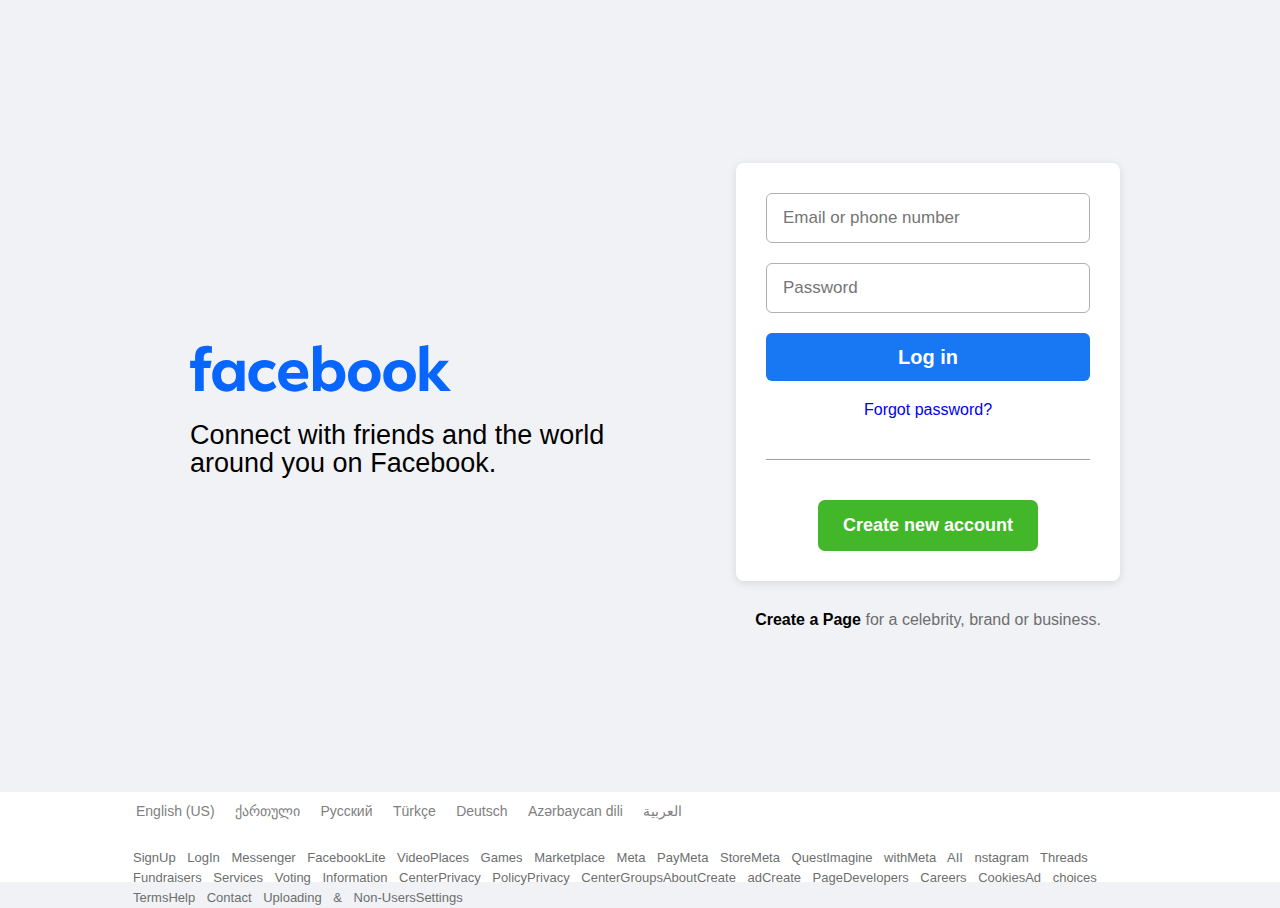
==== index.html @ b4599b11 "Facebook replica" ====
<!DOCTYPE html>
<html lang="en">
  <head>
    <meta charset="UTF-8" />
    <meta
      name="viewport"
      content="width=device-width, initial-scale=1, maximum-scale=1"
    />
    <title>Facebook - Log in or sign up</title>
    <link rel="stylesheet" href="./css/style.css" />
    <link rel="stylesheet" href="./css/resp.css" />
  </head>
  <body>
    <div class="container">
      <div class="left">
        <div class="logo"></div>
        <p>Connect with friends and the world around you on Facebook.</p>
      </div>

      <div class="right">
        <div class="loginform">
          <div class="first">
            <p id="checkReg" style="display: none">
              Register successfully, enter your email and password to log in
            </p>
            <input
              id="inputName"
              type="text"
              placeholder="Email or phone number"
            />
            <div class="inputPassError"></div>
            <input id="inputPass" type="password" placeholder="Password" />
            <div class="inputPassError"></div>
            <button id="authSubmit">Log in</button>
            <button id="regSubmit" style="display: none">Sign Up</button>
            <a href="./forgotpass.html">Forgot password?</a>
          </div>

          <div class="second">
            <button onclick="window.location.replace('/registration.html#en')">
              Create new account
            </button>
          </div>
        </div>
        <p><b>Create a Page</b> for a celebrity, brand or business.</p>
      </div>
    </div>

    <footer>
      <div class="langs">
        <a href="#">English (US)</a>
        <a href="#">ქართული</a>
        <a href="#">Русский</a>
        <a href="#">Türkçe</a>
        <a href="#">Deutsch</a>
        <a href="#">Azərbaycan dili</a>
        <a href="#">العربية</a>
      </div>
      <br />
      <div class="links">
        SignUp LogIn Messenger FacebookLite VideoPlaces Games Marketplace Meta
        PayMeta StoreMeta QuestImagine withMeta AII nstagram Threads Fundraisers
        Services Voting Information CenterPrivacy PolicyPrivacy
        CenterGroupsAboutCreate adCreate PageDevelopers Careers CookiesAd
        choices TermsHelp Contact Uploading & Non-UsersSettings
      </div>
    </footer>
    <script src="./js/app.js"></script>
  </body>
</html>
---- css/style.css ----
* {
    margin: 0;
    padding: 0;
    box-sizing: border-box;
  }
  
  @import url("https://fonts.googleapis.com/css2?family=Roboto:wght@300&display=swap");
  
  .red-placeholder::-webkit-input-placeholder {
    color: red;
  }
  
  a {
    text-decoration: none;
  }
  li {
    list-style-type: none;
  }
  button {
    cursor: pointer;
  }
  
  body {
    font-family: "Roboto", sans-serif;
    width: 100%;
    height: 100vh;
    display: flex;
    flex-direction: column;
    background-color: #f0f2f5;
  }
  
  .container {
    display: flex;
    justify-content: center;
    align-items: center;
    height: 88vh;
    gap: 10%;
  }
  
  .left {
    display: flex;
    flex-direction: column;
    justify-content: center;
    align-items: center;
    width: 35%;
  }
  
  .logo {
    background-image: url(../img/fb-logo.svg);
    background-repeat: no-repeat;
    background-size: contain;
    height: 106px;
    width: 100%;
  }
  
  .left p {
    font-size: 27px;
    line-height: 28px;
    width: auto;
    margin-left: 30px;
  }
  
  .right {
    width: 25%;
    display: flex;
    flex-direction: column;
  }
  
  .right p {
    margin-top: 30px;
    text-align: center;
    color: #6d6e6e;
  }
  
  .right b {
    color: black;
  }
  
  .loginform {
    display: flex;
    flex-direction: column;
    padding: 30px;
    gap: 40px;
    background-color: #fff;
    border-radius: 8px;
    box-shadow: 0 2px 10px rgba(0, 0, 0, 0.109), 0 0 0 1px rgba(0, 0, 0, 0);
  }
  
  .first {
    display: flex;
    flex-direction: column;
    justify-content: center;
  }
  
  .first input {
    margin-bottom: 20px;
    border-radius: 6px;
    padding: 14px 16px;
    font-size: 17px;
    border: 1px solid #aeb0b2;
  }
  
  .first input:focus {
    outline: 1px solid rgb(0, 115, 255);
  }
  
  .inputPassError {
    color: red;
    height: 0;
    transition: 0.5s;
  }
  
  .first p {
      text-align: center;
      margin-top: 0;
      margin-bottom: 25px;
      color:#42b72a;
      font-weight: bold;
  }
  
  #regSubmit {
      background-color: #42b72a;
  }
  
  .first button {
    background-color: #1877f2;
    border: none;
    border-radius: 6px;
    font-size: 20px;
    line-height: 48px;
    padding: 0 16px;
    color: white;
    font-weight: bold;
  }
  
  .second {
    border-top: 1px solid rgba(69, 68, 68, 0.527);
    padding-top: 40px;
    display: flex;
    justify-content: center;
  }
  
  .second button {
    background-color: #42b72a;
    border: none;
    padding: 15px 25px 15px 25px;
    border-radius: 7px;
    color: white;
    font-size: 18px;
    font-weight: bold;
  }
  
  .first a {
    text-align: center;
    margin-top: 20px;
  }
  
  .first a:hover {
    text-decoration: underline;
  }
  
  footer {
    height: 10vh;
    width: 100%;
    display: flex;
    flex-direction: column;
    align-items: center;
    gap: 5px;
    background-color: #fff;
    padding-top: 10px;
  }
  
  footer a {
    color: gray;
    padding: 8px;
    font-size: 14px;
  }
  
  footer a:hover {
    text-decoration: underline;
  }
  
  .langs,
  .links {
    width: 80%;
  }
  
  .links {
      word-spacing: 8px;
      line-height: 20px;
      color:#6d6e6e;
      font-size: 13px;
      margin-left: 10px;
  }
---- css/resp.css ----
@media (width < 1400px) {
    .right {
        width: 30%;
    }
}

@media (width < 940px) {
    .container {
        flex-direction: column;
        height: 100%;
        gap: 50px;
    }

    .left {
        width: 50%;
        text-align: center;
    }

    .logo {
        background-position: center;
    }

    .right {
        width: 50%;
    }

    .right p {
        margin-left: 0;
    }

    footer {
        margin-top: 60px;
        height: 100%;
        padding: 20px;
    }
}

@media (width < 700px) {
    .left {
        width: 80%;
    }
    .left p {
        font-size: 20px;
    }

    .right {
        width: 80%;
    }

    .logo {
        width: 80%;
    }

   
}
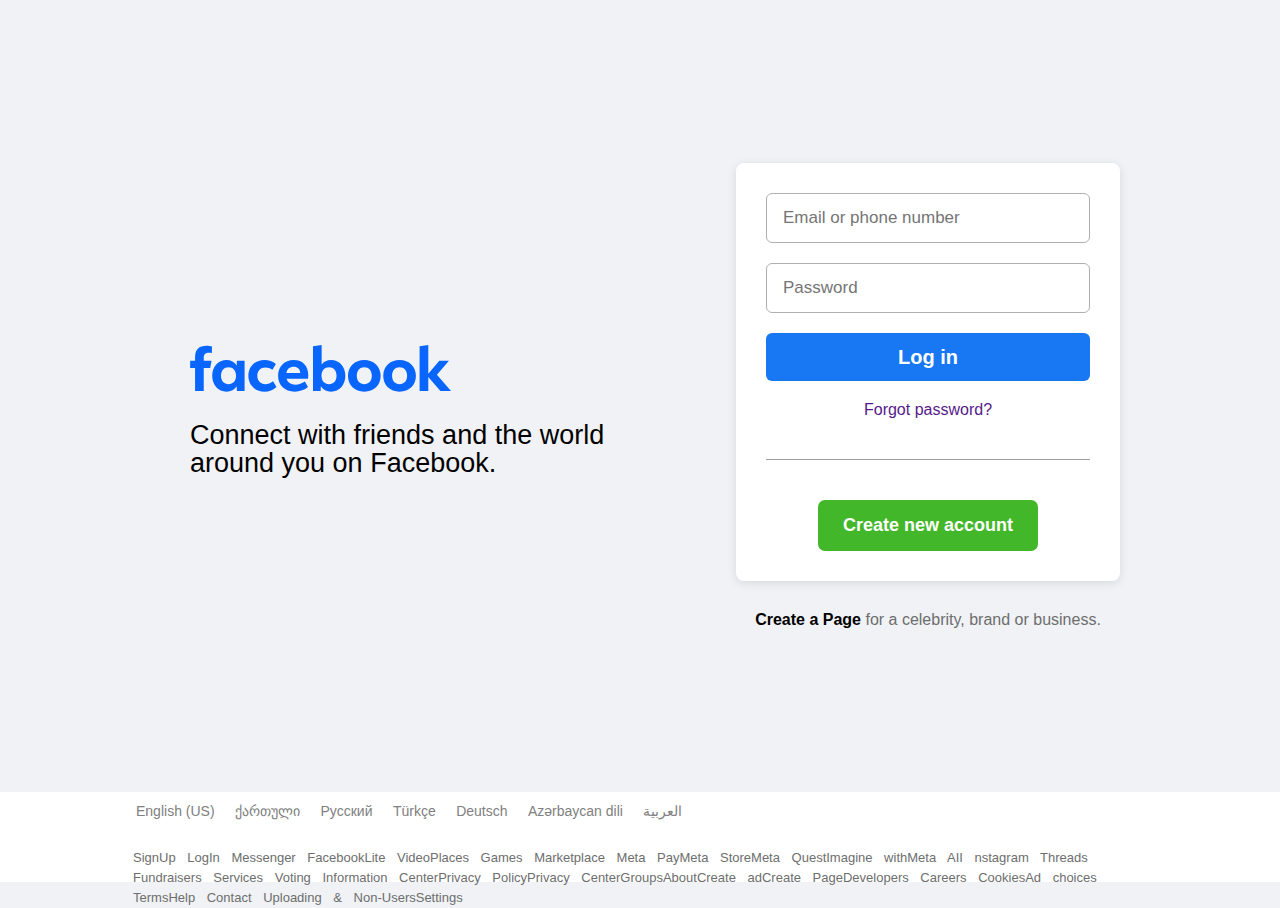
==== commit e0d14f0a: "Facebook-Replica" ====
--- a/index.html
+++ b/index.html
@@ -8,7 +8,7 @@
     />
     <title>Facebook - Log in or sign up</title>
     <link rel="stylesheet" href="./css/style.css" />
-    <link rel="stylesheet" href="./css/resp.css" />
+    <link rel="stylesheet" href="./css/responsive.css" />
   </head>
   <body>
     <div class="container">
@@ -33,7 +33,7 @@
             <div class="inputPassError"></div>
             <button id="authSubmit">Log in</button>
             <button id="regSubmit" style="display: none">Sign Up</button>
-            <a href="./forgotpass.html">Forgot password?</a>
+            <a href="">Forgot password?</a>
           </div>
 
           <div class="second">
--- a/css/style.css
+++ b/css/style.css
@@ -191,4 +191,6 @@
       color:#6d6e6e;
       font-size: 13px;
       margin-left: 10px;
-  }+  }
+
+  --- a/css/responsive.css
+++ b/css/responsive.css
@@ -0,0 +1,55 @@
+@media (width < 1400px) {
+    .right {
+        width: 30%;
+    }
+}
+
+@media (width < 940px) {
+    .container {
+        flex-direction: column;
+        height: 100%;
+        gap: 50px;
+    }
+
+    .left {
+        width: 50%;
+        text-align: center;
+    }
+
+    .logo {
+        background-position: center;
+    }
+
+    .right {
+        width: 50%;
+    }
+
+    .right p {
+        margin-left: 0;
+    }
+
+    footer {
+        margin-top: 60px;
+        height: 100%;
+        padding: 20px;
+    }
+}
+
+@media (width < 700px) {
+    .left {
+        width: 80%;
+    }
+    .left p {
+        font-size: 20px;
+    }
+
+    .right {
+        width: 80%;
+    }
+
+    .logo {
+        width: 80%;
+    }
+
+   
+}